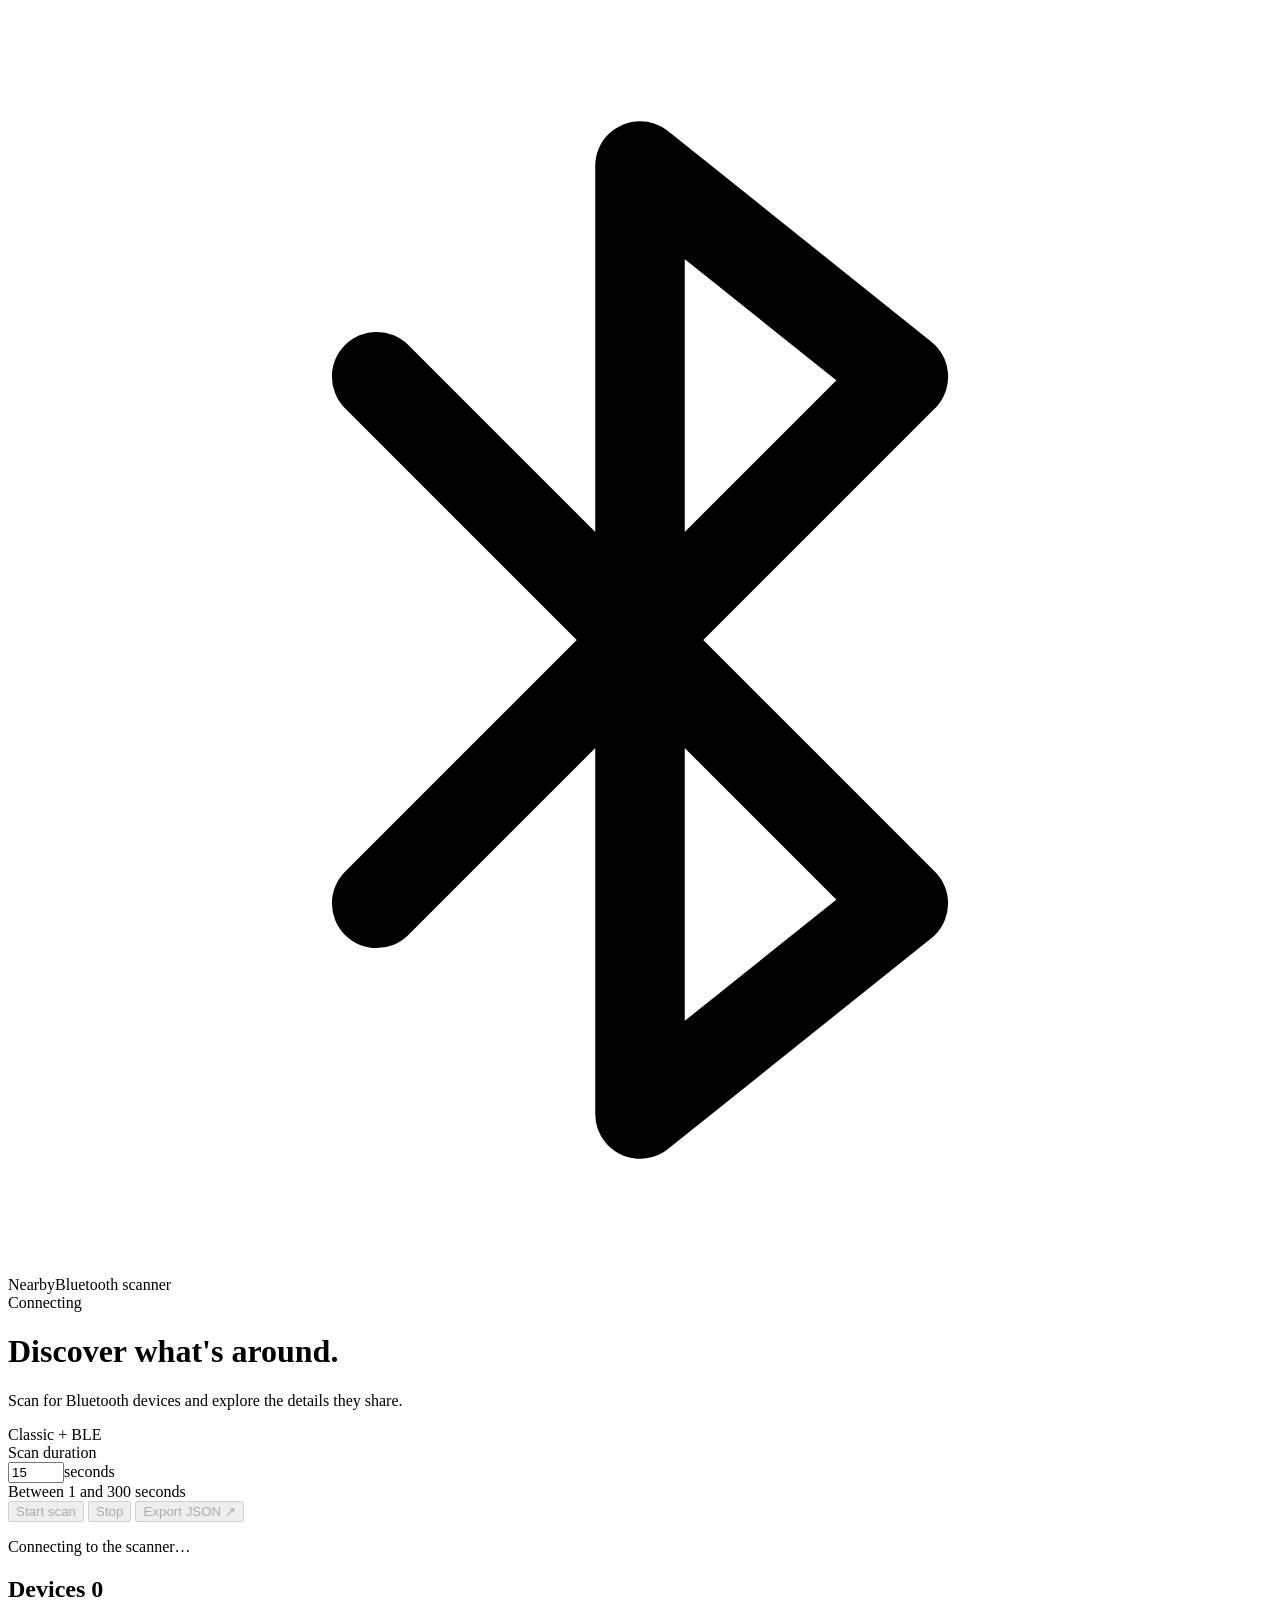
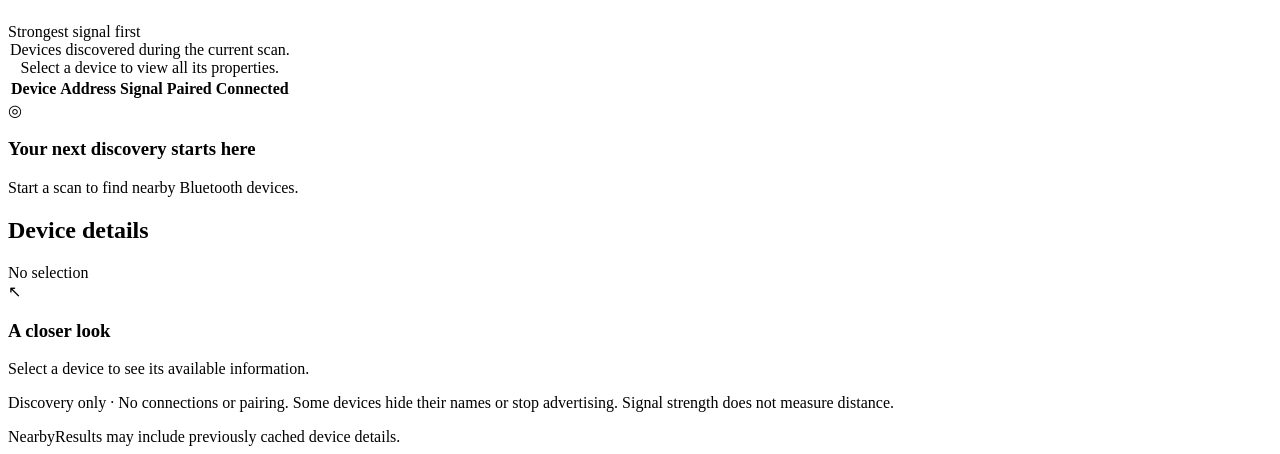
==== static/index.html @ 95e1de6b "Add Bluetooth scanner, browser GUI, and distributed system plan" ====
<!doctype html>
<html lang="en">
<head>
  <meta charset="utf-8">
  <meta name="viewport" content="width=device-width, initial-scale=1">
  <meta name="color-scheme" content="light">
  <title>Nearby · Bluetooth scanner</title>
  <link rel="icon" href="data:,">
  <link rel="stylesheet" href="/style.css">
  <script src="/app.js" defer></script>
</head>
<body>
  <div class="app">
    <header class="header">
      <div class="brand">
        <span class="brand-icon" aria-hidden="true"><svg viewBox="0 0 24 24" fill="none" stroke="currentColor" stroke-width="1.7" stroke-linecap="round" stroke-linejoin="round"><path d="m7 7 10 10-5 4V3l5 4L7 17"/></svg></span>
        <div><span class="brand-name">Nearby</span><span class="brand-caption">Bluetooth scanner</span></div>
      </div>
      <span class="connection" id="connection">Connecting</span>
    </header>

    <main>
      <div class="page-heading">
        <div><h1>Discover what's around.</h1><p>Scan for Bluetooth devices and explore the details they share.</p></div>
        <span class="transport-label">Classic + BLE</span>
      </div>

      <section class="controls card" aria-label="Scan controls">
        <form id="scan-form">
          <div class="duration-field"><label for="duration">Scan duration</label><div class="duration-input"><input id="duration" name="duration" type="number" min="1" max="300" step="1" value="15" required aria-describedby="duration-help"><span>seconds</span></div><span id="duration-help" class="sr-only">Between 1 and 300 seconds</span></div>
          <button class="button primary" id="scan-button" type="submit" disabled>Start scan</button>
          <button class="button" id="stop-button" type="button" disabled>Stop</button>
          <button class="button export" id="export-button" type="button" disabled>Export JSON <span aria-hidden="true">↗</span></button>
        </form>
        <div class="scan-status"><p id="status" role="status">Connecting to the scanner…</p><span id="scan-time"></span></div>
        <progress id="progress" max="15" value="0" aria-label="Scan progress" hidden></progress>
        <p class="error" id="error" role="alert" hidden></p>
      </section>

      <div class="workspace">
        <section class="devices card" aria-labelledby="devices-title">
          <div class="panel-heading"><h2 id="devices-title">Devices <span class="count" id="device-count">0</span></h2><span>Strongest signal first</span></div>
          <div class="table-scroll">
            <table>
              <caption class="sr-only">Devices discovered during the current scan. Select a device to view all its properties.</caption>
              <thead><tr><th scope="col">Device</th><th scope="col">Address</th><th scope="col">Signal</th><th scope="col">Paired</th><th scope="col">Connected</th></tr></thead>
              <tbody id="devices"></tbody>
            </table>
          </div>
          <div class="empty-state" id="empty-state"><span class="empty-icon" aria-hidden="true">◎</span><h3 id="empty-title">Your next discovery starts here</h3><p id="empty-description">Start a scan to find nearby Bluetooth devices.</p></div>
        </section>

        <aside class="details card" aria-labelledby="details-title">
          <div class="panel-heading"><h2 id="details-title">Device details</h2><span id="detail-label">No selection</span></div>
          <div class="details-empty" id="details-empty"><span aria-hidden="true">↖</span><h3>A closer look</h3><p>Select a device to see its available information.</p></div>
          <div id="details-content" hidden><div class="device-heading"><h3 id="device-name"></h3><p id="device-address"></p></div><dl id="properties"></dl></div>
        </aside>
      </div>
      <p class="footnote">Discovery only · No connections or pairing. Some devices hide their names or stop advertising. Signal strength does not measure distance.</p>
    </main>
    <footer>Nearby<span>Results may include previously cached device details.</span></footer>
  </div>
</body>
</html>
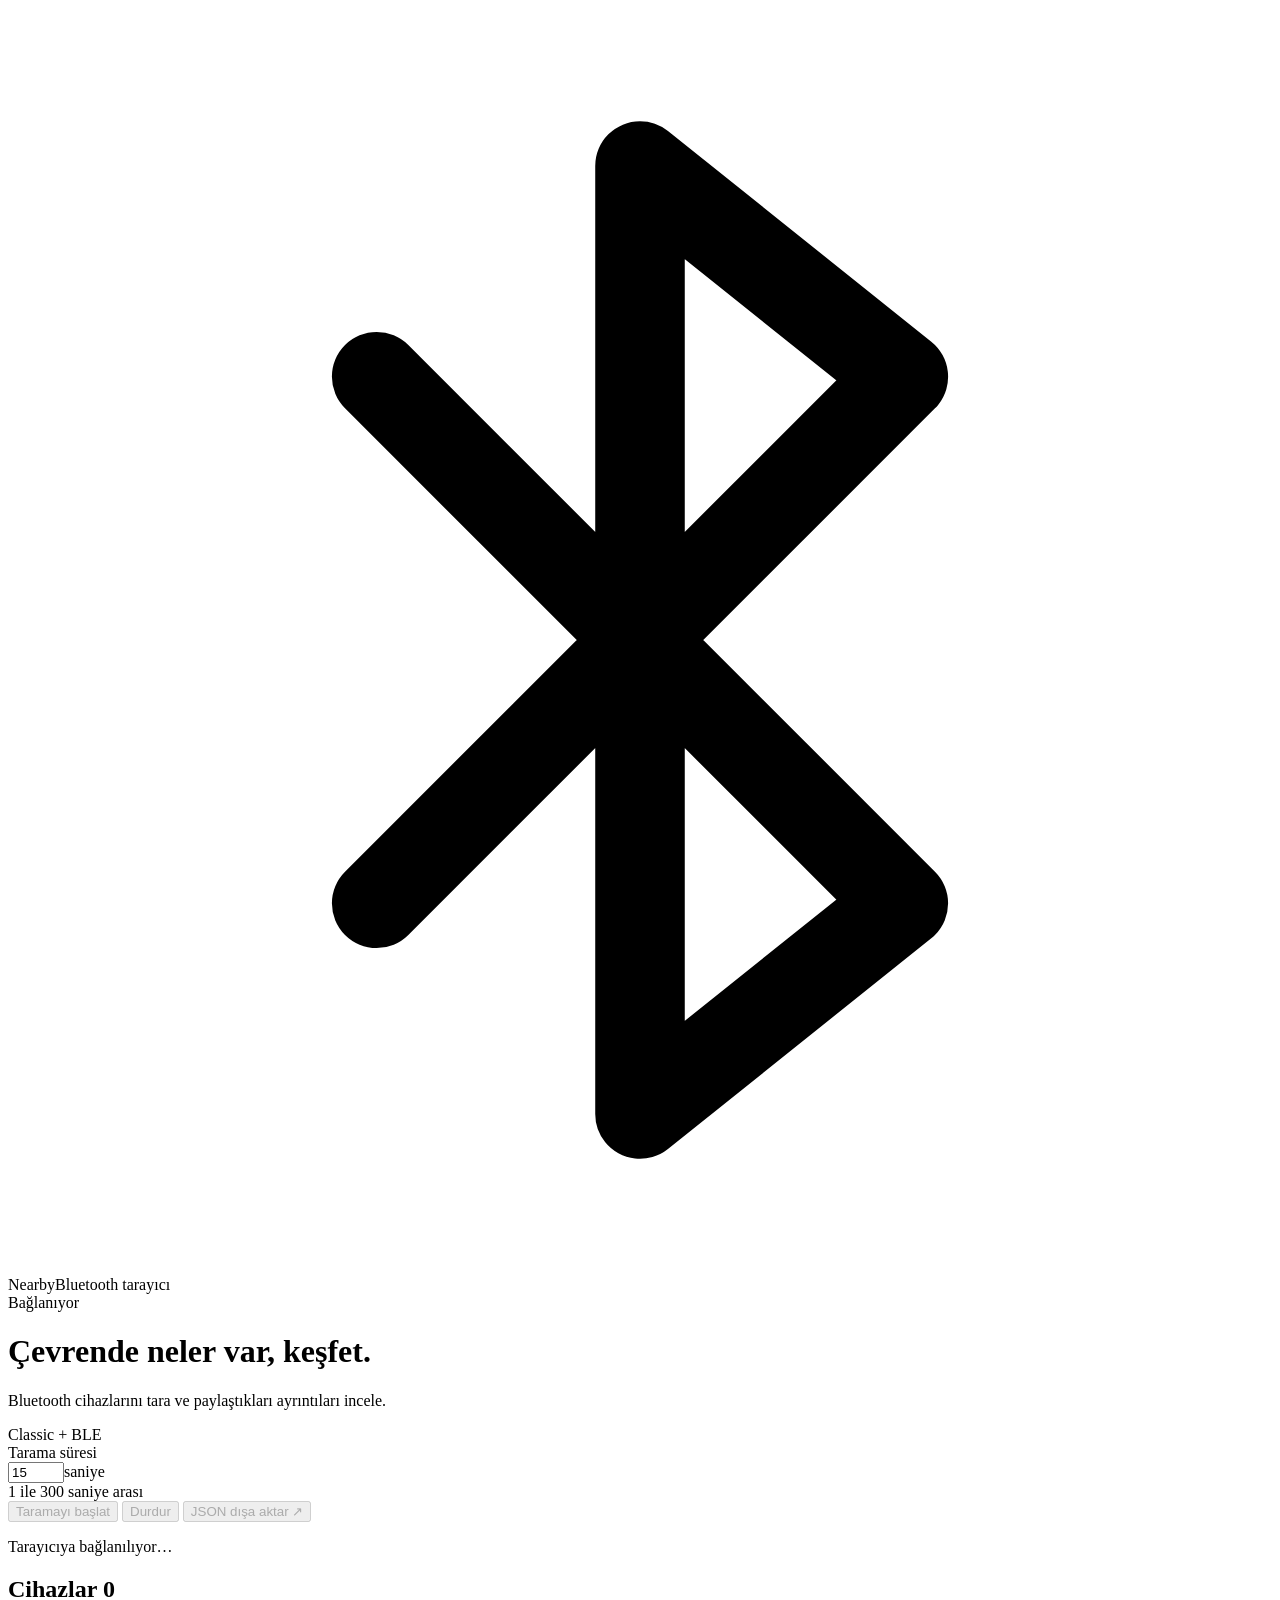
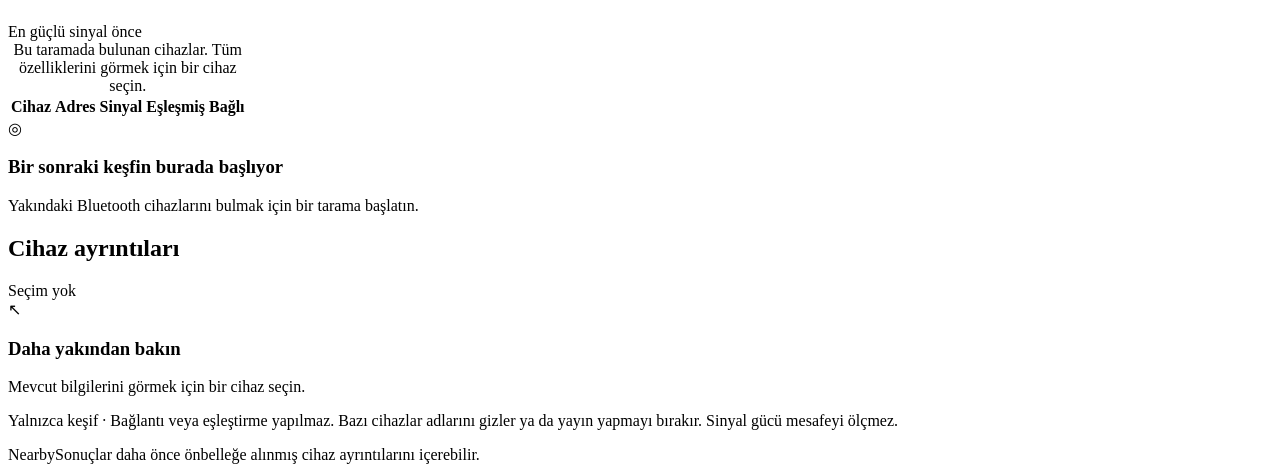
==== commit 34dcd4c0: "Translate the dashboard and local GUI interface to Turkish All visible text in the building dashboar" ====
--- a/static/index.html
+++ b/static/index.html
@@ -1,10 +1,10 @@
 <!doctype html>
-<html lang="en">
+<html lang="tr">
 <head>
   <meta charset="utf-8">
   <meta name="viewport" content="width=device-width, initial-scale=1">
   <meta name="color-scheme" content="light">
-  <title>Nearby · Bluetooth scanner</title>
+  <title>Nearby · Bluetooth tarayıcı</title>
   <link rel="icon" href="data:,">
   <link rel="stylesheet" href="/style.css">
   <script src="/app.js" defer></script>
@@ -14,51 +14,51 @@
     <header class="header">
       <div class="brand">
         <span class="brand-icon" aria-hidden="true"><svg viewBox="0 0 24 24" fill="none" stroke="currentColor" stroke-width="1.7" stroke-linecap="round" stroke-linejoin="round"><path d="m7 7 10 10-5 4V3l5 4L7 17"/></svg></span>
-        <div><span class="brand-name">Nearby</span><span class="brand-caption">Bluetooth scanner</span></div>
+        <div><span class="brand-name">Nearby</span><span class="brand-caption">Bluetooth tarayıcı</span></div>
       </div>
-      <span class="connection" id="connection">Connecting</span>
+      <span class="connection" id="connection">Bağlanıyor</span>
     </header>
 
     <main>
       <div class="page-heading">
-        <div><h1>Discover what's around.</h1><p>Scan for Bluetooth devices and explore the details they share.</p></div>
+        <div><h1>Çevrende neler var, keşfet.</h1><p>Bluetooth cihazlarını tara ve paylaştıkları ayrıntıları incele.</p></div>
         <span class="transport-label">Classic + BLE</span>
       </div>
 
-      <section class="controls card" aria-label="Scan controls">
+      <section class="controls card" aria-label="Tarama denetimleri">
         <form id="scan-form">
-          <div class="duration-field"><label for="duration">Scan duration</label><div class="duration-input"><input id="duration" name="duration" type="number" min="1" max="300" step="1" value="15" required aria-describedby="duration-help"><span>seconds</span></div><span id="duration-help" class="sr-only">Between 1 and 300 seconds</span></div>
-          <button class="button primary" id="scan-button" type="submit" disabled>Start scan</button>
-          <button class="button" id="stop-button" type="button" disabled>Stop</button>
-          <button class="button export" id="export-button" type="button" disabled>Export JSON <span aria-hidden="true">↗</span></button>
+          <div class="duration-field"><label for="duration">Tarama süresi</label><div class="duration-input"><input id="duration" name="duration" type="number" min="1" max="300" step="1" value="15" required aria-describedby="duration-help"><span>saniye</span></div><span id="duration-help" class="sr-only">1 ile 300 saniye arası</span></div>
+          <button class="button primary" id="scan-button" type="submit" disabled>Taramayı başlat</button>
+          <button class="button" id="stop-button" type="button" disabled>Durdur</button>
+          <button class="button export" id="export-button" type="button" disabled>JSON dışa aktar <span aria-hidden="true">↗</span></button>
         </form>
-        <div class="scan-status"><p id="status" role="status">Connecting to the scanner…</p><span id="scan-time"></span></div>
-        <progress id="progress" max="15" value="0" aria-label="Scan progress" hidden></progress>
+        <div class="scan-status"><p id="status" role="status">Tarayıcıya bağlanılıyor…</p><span id="scan-time"></span></div>
+        <progress id="progress" max="15" value="0" aria-label="Tarama ilerlemesi" hidden></progress>
         <p class="error" id="error" role="alert" hidden></p>
       </section>
 
       <div class="workspace">
         <section class="devices card" aria-labelledby="devices-title">
-          <div class="panel-heading"><h2 id="devices-title">Devices <span class="count" id="device-count">0</span></h2><span>Strongest signal first</span></div>
+          <div class="panel-heading"><h2 id="devices-title">Cihazlar <span class="count" id="device-count">0</span></h2><span>En güçlü sinyal önce</span></div>
           <div class="table-scroll">
             <table>
-              <caption class="sr-only">Devices discovered during the current scan. Select a device to view all its properties.</caption>
-              <thead><tr><th scope="col">Device</th><th scope="col">Address</th><th scope="col">Signal</th><th scope="col">Paired</th><th scope="col">Connected</th></tr></thead>
+              <caption class="sr-only">Bu taramada bulunan cihazlar. Tüm özelliklerini görmek için bir cihaz seçin.</caption>
+              <thead><tr><th scope="col">Cihaz</th><th scope="col">Adres</th><th scope="col">Sinyal</th><th scope="col">Eşleşmiş</th><th scope="col">Bağlı</th></tr></thead>
               <tbody id="devices"></tbody>
             </table>
           </div>
-          <div class="empty-state" id="empty-state"><span class="empty-icon" aria-hidden="true">◎</span><h3 id="empty-title">Your next discovery starts here</h3><p id="empty-description">Start a scan to find nearby Bluetooth devices.</p></div>
+          <div class="empty-state" id="empty-state"><span class="empty-icon" aria-hidden="true">◎</span><h3 id="empty-title">Bir sonraki keşfin burada başlıyor</h3><p id="empty-description">Yakındaki Bluetooth cihazlarını bulmak için bir tarama başlatın.</p></div>
         </section>
 
         <aside class="details card" aria-labelledby="details-title">
-          <div class="panel-heading"><h2 id="details-title">Device details</h2><span id="detail-label">No selection</span></div>
-          <div class="details-empty" id="details-empty"><span aria-hidden="true">↖</span><h3>A closer look</h3><p>Select a device to see its available information.</p></div>
+          <div class="panel-heading"><h2 id="details-title">Cihaz ayrıntıları</h2><span id="detail-label">Seçim yok</span></div>
+          <div class="details-empty" id="details-empty"><span aria-hidden="true">↖</span><h3>Daha yakından bakın</h3><p>Mevcut bilgilerini görmek için bir cihaz seçin.</p></div>
           <div id="details-content" hidden><div class="device-heading"><h3 id="device-name"></h3><p id="device-address"></p></div><dl id="properties"></dl></div>
         </aside>
       </div>
-      <p class="footnote">Discovery only · No connections or pairing. Some devices hide their names or stop advertising. Signal strength does not measure distance.</p>
+      <p class="footnote">Yalnızca keşif · Bağlantı veya eşleştirme yapılmaz. Bazı cihazlar adlarını gizler ya da yayın yapmayı bırakır. Sinyal gücü mesafeyi ölçmez.</p>
     </main>
-    <footer>Nearby<span>Results may include previously cached device details.</span></footer>
+    <footer>Nearby<span>Sonuçlar daha önce önbelleğe alınmış cihaz ayrıntılarını içerebilir.</span></footer>
   </div>
 </body>
 </html>
